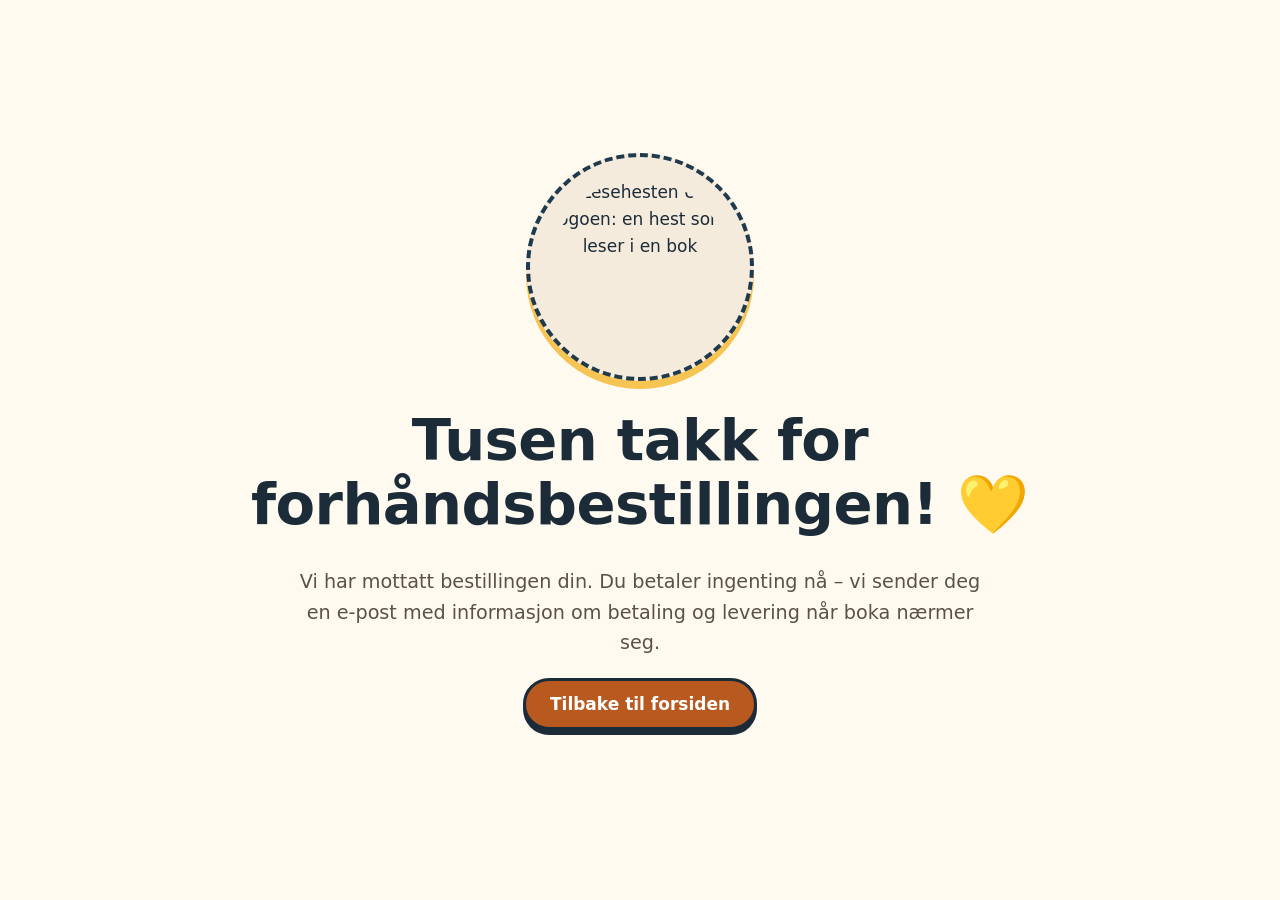
==== takk.html @ 672b546b "Publiser nettside" ====
<!doctype html>
<html lang="nb">
<head>
<meta charset="utf-8">
<meta name="viewport" content="width=device-width, initial-scale=1">
<title>Takk for bestillingen! – Lesehesten UB</title>
<meta name="robots" content="noindex">
<link rel="icon" href="assets/favicon-32.png?v=1" sizes="32x32" type="image/png">
<link rel="apple-touch-icon" href="assets/apple-touch-icon.png?v=2">
<link rel="stylesheet" href="styles.css?v=5">
</head>
<body>
<!-- Gjenbrukbare SVG-figurer -->
<svg width="0" height="0" style="position:absolute" aria-hidden="true" focusable="false">
  <defs>
    <symbol id="star" viewBox="0 0 24 24"><path d="M12 1.8l2.9 6.6 7.1.7-5.4 4.8 1.6 7-6.2-3.7-6.2 3.7 1.6-7L2 9.1l7.1-.7z"/></symbol>
    <symbol id="sparkle" viewBox="0 0 24 24"><path d="M12 0c.8 6.5 4.6 10.9 12 12-7.4 1.1-11.2 5.5-12 12-.8-6.5-4.6-10.9-12-12C7.4 10.9 11.2 6.5 12 0z"/></symbol>
  </defs>
</svg>
<main class="thanks section--paper" id="innhold">
  <div class="wrap">
    <picture><source srcset="assets/lesehest-emblem.webp?v=2" type="image/webp"><img class="emblem emblem--thanks" src="assets/lesehest-emblem.png?v=2" width="176" height="142" alt="Lesehesten UB-logoen: en hest som leser i en bok"></picture>

    <h1>Tusen takk for forhåndsbestillingen! 💛</h1>
    <p class="lead" style="margin-inline:auto">Vi har mottatt bestillingen din. Du betaler ingenting nå – vi sender deg en e-post med informasjon om betaling og levering når boka nærmer seg.</p>
    <p><a class="btn btn--primary" href="./">Tilbake til forsiden</a></p>
  </div>
</main>
</body>
</html>
---- styles.css ----
:root{
  --paper:#fffaf0; --cream:#fbf1df; --sun:#f6c453; --sun-d:#e9a92a;
  --berry:#b85a1f; --berry-d:#9a4816; --chestnut:#c8692a; --sea:#1f3a4d; --sea-d:#152a38; --slate:#2c4d63;
  --ink:#1b2b38; --muted:#5a5148; --line:#ecdcbc;
  --radius:22px; --shadow:0 6px 0 rgba(27,43,56,.14);
  --font:ui-rounded,"SF Pro Rounded","Nunito","Varela Round","Segoe UI",system-ui,-apple-system,Roboto,sans-serif;
}
*{box-sizing:border-box}
html{scroll-behavior:smooth;scroll-padding-top:84px}
@media (prefers-reduced-motion:reduce){html{scroll-behavior:auto}*{animation:none!important;transition:none!important}}
body{margin:0;font-family:var(--font);color:var(--ink);background:var(--cream);line-height:1.6;font-size:1.0625rem;-webkit-font-smoothing:antialiased}
img,svg{max-width:100%}
a{color:var(--sea)}
h1,h2,h3{line-height:1.12;margin:0 0 .5em;letter-spacing:-.01em}
h1{font-size:clamp(2.1rem,5vw,3.6rem);font-weight:900}
h2{font-size:clamp(1.7rem,3.6vw,2.6rem);font-weight:900}
h3{font-size:1.3rem;font-weight:800}
p{margin:0 0 1em}
.wrap{width:min(1140px,100% - 40px);margin-inline:auto}
.skip{position:absolute;left:-999px;top:8px;background:var(--ink);color:#fff;padding:10px 16px;border-radius:10px;z-index:100}
.skip:focus{left:8px}
:focus-visible{outline:3px solid var(--sea);outline-offset:3px;border-radius:6px}

/* knapper */
.btn{display:inline-flex;align-items:center;justify-content:center;gap:.4em;font:inherit;font-weight:800;text-decoration:none;border:3px solid var(--ink);border-radius:999px;padding:.75em 1.4em;cursor:pointer;transition:transform .15s,box-shadow .15s;box-shadow:0 5px 0 var(--ink);color:var(--ink);background:#fff;line-height:1.2}
.btn:hover{transform:translateY(-2px);box-shadow:0 7px 0 var(--ink)}
.btn:active{transform:translateY(3px);box-shadow:0 2px 0 var(--ink)}
.btn--primary{background:var(--berry);color:#fff}
.btn--sun{background:var(--sun)}
.btn--ghost{background:transparent;box-shadow:none;border-style:dashed}
.btn--ghost:hover{box-shadow:none;background:#fff8}
.btn--big{font-size:1.15rem;padding:.9em 1.6em}
.btn--small{padding:.5em 1.1em;font-size:.95rem;box-shadow:0 3px 0 var(--ink)}
.btn--block{width:100%}

/* topbar */
.topbar{position:sticky;top:0;z-index:50;background:rgba(251,241,223,.93);backdrop-filter:blur(8px);border-bottom:3px dashed var(--line)}
.topbar__inner{display:flex;align-items:center;gap:20px;height:68px}
.brand{display:inline-flex;align-items:center;gap:8px;font-weight:900;font-size:1.3rem;color:var(--ink);text-decoration:none}
.brand__mark{display:block;height:46px;width:auto}
.brand picture{display:block;background:#f5ebdd;border-radius:50%;padding:2px 3px;border:2px solid var(--ink)}
.brand__ub{display:inline-block;margin-left:6px;background:var(--sea);color:#fff;font-size:.7em;padding:1px 7px;border-radius:8px;transform:rotate(4deg)}
.nav{display:flex;gap:4px;margin-left:auto}
.nav a{color:var(--ink);text-decoration:none;font-weight:700;padding:6px 12px;border-radius:999px}
.nav a:hover{background:#fff}
@media (max-width:820px){.nav{display:none}.topbar__cta{margin-left:auto}}

/* hero */
.hero{position:relative;padding:48px 0 110px;overflow:hidden;background:
  radial-gradient(circle at 12% 20%,#fbe2a6 0 90px,transparent 91px),
  radial-gradient(circle at 92% 85%,#f6d6bd 0 120px,transparent 121px),var(--cream)}
.hero__grid{display:grid;grid-template-columns:1.1fr .9fr;gap:40px;align-items:center}
.tag{display:inline-flex;align-items:center;gap:8px;background:#fff;border:2px solid var(--ink);border-radius:999px;padding:4px 14px;font-weight:800;font-size:.9rem}
.tag svg{width:16px;height:16px;fill:var(--sun-d)}
.squiggle{background:linear-gradient(transparent 62%,var(--sun) 62% 92%,transparent 92%);padding:0 .1em}
.lead{font-size:1.2rem;color:var(--muted);max-width:36em}
.hero__actions{display:flex;flex-wrap:wrap;gap:14px;margin:26px 0 22px}
.pills{display:flex;flex-wrap:wrap;gap:10px;list-style:none;padding:0;margin:0}
.pills li{background:#fff;border:2px solid var(--line);border-radius:12px;padding:6px 12px;font-weight:700;font-size:.95rem}
.hero__art{position:relative}
.emblem-stage{position:relative;width:min(310px,100%);aspect-ratio:1;margin-inline:auto}
.emblem-stage__bg{position:absolute;inset:0;width:100%;height:100%;filter:drop-shadow(0 10px 0 rgba(27,43,56,.1))}
.emblem-stage__logo{position:absolute;inset:0;display:grid;place-items:center}
.emblem{display:block;width:176px;max-width:100%;height:auto}
.emblem-stage .emblem{animation:float 5s ease-in-out infinite}
@keyframes float{0%,100%{transform:translateY(0) rotate(0)}50%{transform:translateY(-6px) rotate(-1.5deg)}}
.bubble{position:absolute;top:-2%;right:-14%;margin:0;background:#fff;border:3px solid var(--ink);border-radius:18px 18px 18px 4px;padding:8px 14px;font-weight:900;font-size:1rem;box-shadow:0 4px 0 var(--ink);transform:rotate(5deg);white-space:nowrap}
.deco{position:absolute;width:30px;height:30px;fill:var(--sun-d)}
.deco--1{left:2%;top:18%;width:36px;height:36px;fill:var(--chestnut)}
.deco--2{right:4%;bottom:20%;fill:var(--slate)}
.deco--3{left:10%;bottom:8%;width:22px;height:22px}
.deco--4{right:14%;top:26%;width:20px;height:20px;fill:var(--sun-d)}
.twinkle{animation:tw 3s ease-in-out infinite;transform-box:fill-box;transform-origin:center}
.twinkle--late{animation-delay:1.5s}
@keyframes tw{0%,100%{opacity:1}50%{opacity:.35}}
.wave{position:absolute;left:0;right:0;bottom:-1px;width:100%;height:70px;display:block}

/* seksjoner */
.section{padding:88px 0}
.section--paper{background:var(--paper)}
.section--sea{background:var(--sea);color:#fff;background-image:radial-gradient(rgba(255,255,255,.08) 2px,transparent 2px);background-size:26px 26px}
.section--sun{background:var(--sun);background-image:radial-gradient(rgba(255,255,255,.35) 2px,transparent 2px);background-size:22px 22px}
.kicker{display:inline-block;font-weight:900;text-transform:uppercase;letter-spacing:.12em;font-size:.85rem;color:var(--berry-d);margin-bottom:.6em}
.kicker--light{color:var(--sun)}
.intro{font-size:1.2rem;max-width:42em;color:var(--muted)}

.cards{display:grid;grid-template-columns:repeat(3,1fr);gap:24px;margin-top:36px}
.card{background:#fff;border:3px solid var(--ink);border-radius:var(--radius);padding:28px;box-shadow:var(--shadow);transition:transform .2s}
.card:nth-child(1){transform:rotate(-1.2deg)}
.card:nth-child(3){transform:rotate(1deg)}
.card:hover{transform:rotate(0) translateY(-4px)}
.card__icon{font-size:2rem;width:62px;height:62px;display:grid;place-items:center;border-radius:50%;margin-bottom:14px;border:3px solid var(--ink)}
.card--sun .card__icon{background:var(--sun)}
.card--sea .card__icon{background:#cfe0ea}
.card--berry .card__icon{background:#f7d2b4}
.card p{margin:0;color:var(--muted)}

/* bok */
.book__grid{display:grid;grid-template-columns:.85fr 1.15fr;gap:56px;align-items:center}
.cover{position:relative;width:min(320px,80%);aspect-ratio:3/4;margin-inline:auto;border-radius:6px 16px 16px 6px;overflow:visible;transform:rotate(-4deg);box-shadow:14px 16px 0 rgba(0,0,0,.3);border:3px solid #0f1e29;background:var(--slate)}
.cover__svg{display:block;width:100%;height:100%;border-radius:4px 13px 13px 4px}
.cover__spine{position:absolute;left:0;top:0;bottom:0;width:18px;background:linear-gradient(90deg,rgba(0,0,0,.25),rgba(255,255,255,.15),transparent);z-index:2;border-radius:4px 0 0 4px}
.cover__title{position:absolute;left:0;right:0;top:12%;text-align:center;color:#fff;padding:0 22px}
.cover__eyebrow{display:block;font-size:.68rem;font-weight:800;letter-spacing:.05em;text-transform:uppercase;opacity:.9}
.cover__title strong{display:block;font-size:clamp(1.5rem,3vw,2rem);line-height:1.1;font-weight:900;margin-top:6px;text-shadow:0 3px 0 rgba(0,0,0,.2)}
.sticker{position:absolute;right:-26px;top:-20px;width:86px;height:86px;border-radius:50%;background:var(--sun);color:var(--ink);border:3px solid var(--ink);display:grid;place-items:center;text-align:center;font-weight:900;line-height:1.05;transform:rotate(14deg);font-size:.95rem}
.facts{display:grid;grid-template-columns:repeat(2,1fr);gap:12px;margin:24px 0}
.facts div{background:rgba(255,255,255,.1);border:2px dashed rgba(255,255,255,.4);border-radius:14px;padding:12px 16px}
.facts dt{font-size:.8rem;text-transform:uppercase;letter-spacing:.1em;font-weight:800;color:var(--sun)}
.facts dd{margin:0;font-weight:700}
.note{font-size:.95rem;opacity:.85}

/* om oss */
.about{display:grid;grid-template-columns:220px 1fr;gap:48px;align-items:center;max-width:960px}
.about__badge{width:220px;height:220px;border-radius:50%;background:#f5ebdd;border:4px dashed var(--sea);display:grid;place-items:center;box-shadow:0 8px 0 var(--sun)}
.about p{color:var(--muted)}

/* bestilling */
.order{display:grid;grid-template-columns:.8fr 1.2fr;gap:48px;align-items:start}
.order__intro{position:sticky;top:100px}
.price-tag{display:inline-flex;align-items:baseline;gap:4px;background:var(--berry);color:#fff;border:3px solid var(--ink);border-radius:18px;padding:10px 22px;font-weight:900;font-size:1.4rem;transform:rotate(-3deg);box-shadow:var(--shadow);margin-top:8px}
.price-tag span{font-size:3rem;line-height:1}
.form{background:#fff;border:3px solid var(--ink);border-radius:28px;padding:32px;box-shadow:0 10px 0 var(--ink);display:grid;grid-template-columns:1fr 1fr;gap:6px 20px}
.field{margin:0 0 6px;min-width:0}
.field--full,.choice{grid-column:1/-1}
label,legend{display:block;font-weight:800;margin-bottom:6px}
.req{color:var(--berry)}
.opt{font-weight:600;color:var(--muted);font-size:.9em}
input[type=text],input[type=email],input[type=tel],input[type=number],textarea{width:100%;font:inherit;padding:12px 14px;border:2.5px solid #d3c09c;border-radius:14px;background:var(--paper);color:var(--ink);transition:border-color .15s,box-shadow .15s}
input:focus,textarea:focus{outline:none;border-color:var(--sea);box-shadow:0 0 0 4px rgba(31,58,77,.2)}
.invalid input,input[aria-invalid=true]{border-color:var(--berry);background:#fdf0e8}
.err{color:var(--berry-d);font-weight:700;font-size:.9rem;margin:4px 0 0;min-height:1.2em}
.qty{display:flex;align-items:center;gap:8px;flex-wrap:wrap}
.qty input{width:80px;text-align:center;font-weight:800;font-size:1.2rem;-moz-appearance:textfield}
.qty input::-webkit-inner-spin-button,.qty input::-webkit-outer-spin-button{-webkit-appearance:none;margin:0}
.qty__btn{width:48px;height:48px;border-radius:50%;border:3px solid var(--ink);background:var(--sun);font:inherit;font-size:1.5rem;font-weight:900;cursor:pointer;line-height:1;color:var(--ink)}
.qty__btn:hover{background:var(--sun-d)}
.total{margin:0 0 0 auto;font-size:1.15rem;background:var(--cream);border-radius:12px;padding:8px 14px}
.total strong{color:var(--berry-d);font-size:1.3rem}
.choice{border:0;padding:0;display:grid;grid-template-columns:1fr 1fr;gap:12px}
.choice legend{grid-column:1/-1;float:left;width:100%}
.choice__opt{display:flex;gap:12px;align-items:flex-start;border:2.5px solid #d3c09c;border-radius:16px;padding:14px;cursor:pointer;background:var(--paper);font-weight:400;margin:0}
.choice__opt input{accent-color:var(--berry);width:20px;height:20px;margin-top:3px;flex:none}
.choice__opt span{display:flex;flex-direction:column}
.choice__opt small{color:var(--muted)}
.choice__opt:has(input:checked){border-color:var(--ink);background:#fbf1df;box-shadow:0 4px 0 var(--ink)}
.privacy{font-size:.88rem;color:var(--muted);margin:14px 0 0}
.hp{position:absolute;left:-9999px;width:1px;height:1px;overflow:hidden}

/* faq */
.faq{max-width:820px}
details{background:#fff;border:3px solid var(--ink);border-radius:18px;margin:14px 0;box-shadow:0 4px 0 var(--ink);overflow:hidden}
summary{cursor:pointer;font-weight:800;font-size:1.1rem;padding:18px 56px 18px 22px;position:relative;list-style:none}
summary::-webkit-details-marker{display:none}
summary::after{content:"+";position:absolute;right:18px;top:50%;transform:translateY(-50%);width:30px;height:30px;border-radius:50%;background:var(--sun);display:grid;place-items:center;font-weight:900;border:2px solid var(--ink);transition:transform .2s}
details[open] summary::after{content:"–";background:var(--berry);color:#fff}
details p{padding:0 22px 18px;margin:0;color:var(--muted)}

/* footer */
.footer{background:var(--ink);color:#f3e6cf;padding:48px 0 40px}
.footer__inner{display:flex;justify-content:space-between;gap:24px;flex-wrap:wrap;align-items:flex-end}
.brand--light{color:#fff}
.footer p{margin:.6em 0 0}
.footer a{color:var(--sun)}
.footer__small{font-size:.9rem;opacity:.85;text-align:right}

/* fast CTA mobil */
.sticky-cta{display:none}
@media (max-width:820px){
  .sticky-cta{display:flex;position:fixed;left:12px;right:12px;bottom:12px;z-index:60;align-items:center;justify-content:space-between;gap:12px;background:#fff;border:3px solid var(--ink);border-radius:20px;padding:10px 10px 10px 18px;box-shadow:0 6px 0 var(--ink);transition:transform .25s,opacity .25s}
  .sticky-cta.is-hidden{transform:translateY(140%);opacity:0;pointer-events:none}
  .sticky-cta__price{display:flex;flex-direction:column;line-height:1.15}
  .sticky-cta__price strong{font-size:1.25rem}
  .sticky-cta__price small{color:var(--muted);font-weight:700}
  .topbar__cta{display:none}
  body{padding-bottom:90px}
  .hero__grid,.book__grid,.order,.about{grid-template-columns:1fr}
  .hero{padding:28px 0 90px}
  .hero__art{order:-1;width:100%;max-width:290px;margin-inline:auto}
  .bubble{font-size:.85rem;right:0}
  .cards{grid-template-columns:1fr}
  .card:nth-child(n){transform:none}
  .order__intro{position:static}
  .about__badge{width:200px;height:200px;margin-inline:auto}
  .section{padding:64px 0}
}
@media (max-width:560px){
  .form{grid-template-columns:1fr;padding:22px 18px}
  .choice{grid-template-columns:1fr}
  .facts{grid-template-columns:1fr}
  .total{margin-left:0;width:100%}
  .footer__small{text-align:left}
  .sticker{right:-10px}
  .btn--big{width:100%}
}

/* takk-side */
.thanks{min-height:100vh;display:grid;place-items:center;text-align:center;padding:60px 0}
.thanks picture{display:block}
.emblem--thanks{margin:0 auto;padding:22px;background:#f5ebdd;border-radius:50%;width:228px;height:228px;object-fit:contain;border:4px dashed var(--sea);box-shadow:0 8px 0 var(--sun)}
.thanks h1{margin-top:28px}
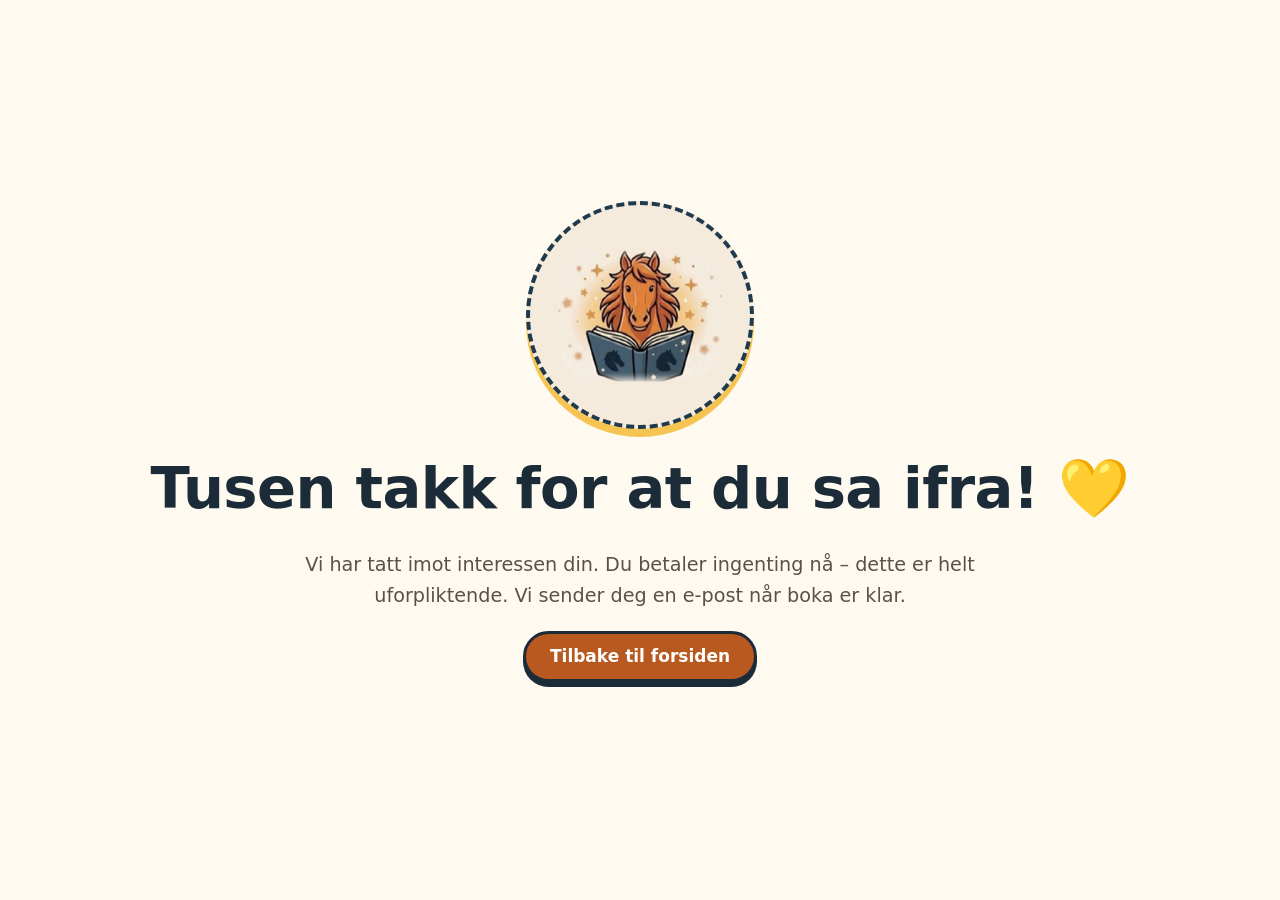
==== commit 035be7a6: "Historie, interessepåmelding uten levering, Støtt oss med Vipps" ====
--- a/takk.html
+++ b/takk.html
@@ -3,11 +3,11 @@
 <head>
 <meta charset="utf-8">
 <meta name="viewport" content="width=device-width, initial-scale=1">
-<title>Takk for bestillingen! – Lesehesten UB</title>
+<title>Takk for at du sa ifra! – Lesehesten UB</title>
 <meta name="robots" content="noindex">
 <link rel="icon" href="assets/favicon-32.png?v=1" sizes="32x32" type="image/png">
 <link rel="apple-touch-icon" href="assets/apple-touch-icon.png?v=2">
-<link rel="stylesheet" href="styles.css?v=5">
+<link rel="stylesheet" href="styles.css?v=8">
 </head>
 <body>
 <!-- Gjenbrukbare SVG-figurer -->
@@ -21,8 +21,8 @@
   <div class="wrap">
     <picture><source srcset="assets/lesehest-emblem.webp?v=2" type="image/webp"><img class="emblem emblem--thanks" src="assets/lesehest-emblem.png?v=2" width="176" height="142" alt="Lesehesten UB-logoen: en hest som leser i en bok"></picture>
 
-    <h1>Tusen takk for forhåndsbestillingen! 💛</h1>
-    <p class="lead" style="margin-inline:auto">Vi har mottatt bestillingen din. Du betaler ingenting nå – vi sender deg en e-post med informasjon om betaling og levering når boka nærmer seg.</p>
+    <h1>Tusen takk for at du sa ifra! 💛</h1>
+    <p class="lead" style="margin-inline:auto">Vi har tatt imot interessen din. Du betaler ingenting nå – dette er helt uforpliktende. Vi sender deg en e-post når boka er klar.</p>
     <p><a class="btn btn--primary" href="./">Tilbake til forsiden</a></p>
   </div>
 </main>
--- a/styles.css
+++ b/styles.css
@@ -41,7 +41,7 @@
 .brand picture{display:block;background:#f5ebdd;border-radius:50%;padding:2px 3px;border:2px solid var(--ink)}
 .brand__ub{display:inline-block;margin-left:6px;background:var(--sea);color:#fff;font-size:.7em;padding:1px 7px;border-radius:8px;transform:rotate(4deg)}
 .nav{display:flex;gap:4px;margin-left:auto}
-.nav a{color:var(--ink);text-decoration:none;font-weight:700;padding:6px 12px;border-radius:999px}
+.nav a{color:var(--ink);text-decoration:none;font-weight:700;padding:6px 10px;border-radius:999px}
 .nav a:hover{background:#fff}
 @media (max-width:820px){.nav{display:none}.topbar__cta{margin-left:auto}}
 
@@ -109,6 +109,24 @@
 .facts dt{font-size:.8rem;text-transform:uppercase;letter-spacing:.1em;font-weight:800;color:var(--sun)}
 .facts dd{margin:0;font-weight:700}
 .note{font-size:.95rem;opacity:.85}
+.traits{display:flex;flex-wrap:wrap;gap:10px;list-style:none;padding:0;margin:0 0 1.2em}
+.traits li{background:rgba(255,255,255,.12);border:2px solid rgba(255,255,255,.35);border-radius:12px;padding:6px 12px;font-weight:700;font-size:.95rem}
+
+/* misjon */
+.mission{font-size:1.08rem;max-width:42em;color:var(--muted)}
+.mission a{font-weight:800}
+
+/* historien */
+.section--cream{background:
+  radial-gradient(circle at 0 0,#fbe2a6 0 160px,transparent 161px),
+  radial-gradient(circle at 100% 100%,#f6d6bd 0 180px,transparent 181px),var(--cream)}
+.story{max-width:880px}
+.theme{display:inline-block;font-weight:900;font-size:1.12rem;background:#fff;border:3px solid var(--ink);border-radius:16px;padding:8px 16px;margin:0 0 1.15em;box-shadow:var(--shadow);transform:rotate(-1.2deg);color:var(--ink)}
+.story p{color:var(--muted);font-size:1.12rem;max-width:40em}
+.story__more{font-weight:800;color:var(--ink)!important}
+.cta-banner{display:flex;flex-wrap:wrap;align-items:center;justify-content:space-between;gap:18px 24px;margin-top:28px;background:#fff;border:3px solid var(--ink);border-radius:var(--radius);padding:22px 26px;box-shadow:var(--shadow)}
+.cta-banner p{margin:0;font-weight:800;font-size:1.08rem;color:var(--ink);flex:1 1 16em;line-height:1.35}
+.cta-banner .btn{flex:none}
 
 /* om oss */
 .about{display:grid;grid-template-columns:220px 1fr;gap:48px;align-items:center;max-width:960px}
@@ -122,7 +140,7 @@
 .price-tag span{font-size:3rem;line-height:1}
 .form{background:#fff;border:3px solid var(--ink);border-radius:28px;padding:32px;box-shadow:0 10px 0 var(--ink);display:grid;grid-template-columns:1fr 1fr;gap:6px 20px}
 .field{margin:0 0 6px;min-width:0}
-.field--full,.choice{grid-column:1/-1}
+.field--full{grid-column:1/-1}
 label,legend{display:block;font-weight:800;margin-bottom:6px}
 .req{color:var(--berry)}
 .opt{font-weight:600;color:var(--muted);font-size:.9em}
@@ -137,15 +155,21 @@
 .qty__btn:hover{background:var(--sun-d)}
 .total{margin:0 0 0 auto;font-size:1.15rem;background:var(--cream);border-radius:12px;padding:8px 14px}
 .total strong{color:var(--berry-d);font-size:1.3rem}
-.choice{border:0;padding:0;display:grid;grid-template-columns:1fr 1fr;gap:12px}
-.choice legend{grid-column:1/-1;float:left;width:100%}
-.choice__opt{display:flex;gap:12px;align-items:flex-start;border:2.5px solid #d3c09c;border-radius:16px;padding:14px;cursor:pointer;background:var(--paper);font-weight:400;margin:0}
-.choice__opt input{accent-color:var(--berry);width:20px;height:20px;margin-top:3px;flex:none}
-.choice__opt span{display:flex;flex-direction:column}
-.choice__opt small{color:var(--muted)}
-.choice__opt:has(input:checked){border-color:var(--ink);background:#fbf1df;box-shadow:0 4px 0 var(--ink)}
 .privacy{font-size:.88rem;color:var(--muted);margin:14px 0 0}
 .hp{position:absolute;left:-9999px;width:1px;height:1px;overflow:hidden}
+
+/* støtt oss / vipps */
+.support{max-width:820px}
+.vipps{background:#fff;border:3px solid var(--ink);border-radius:var(--radius);padding:32px 36px 28px;box-shadow:var(--shadow);max-width:480px;text-align:center;margin-top:28px}
+.vipps__mark{display:inline-block;margin:0 0 10px;background:#ff5b24;color:#fff;font-weight:900;font-size:1.35rem;letter-spacing:.03em;line-height:1;padding:8px 18px 9px;border-radius:999px}
+.vipps__to{margin:0;font-weight:800;text-transform:uppercase;letter-spacing:.08em;font-size:.85rem;color:var(--muted)}
+.vipps__number{margin:.15em 0 .7em;font-size:clamp(2.3rem,7vw,3.4rem);font-weight:900;letter-spacing:.06em;line-height:1.1;color:var(--ink);font-variant-numeric:tabular-nums}
+.vipps__actions{display:flex;flex-wrap:wrap;justify-content:center;gap:12px}
+.btn--vipps{background:#ff5b24;color:#fff;border-color:var(--ink)}
+.btn--vipps:hover{background:#e04e1c}
+.btn--vipps-open{display:none;background:#fff;color:var(--ink)}
+.vipps__feedback{min-height:1.3em;margin:10px 0 0;font-weight:800;color:#1a7a3a}
+.vipps__note{margin:8px 0 0;color:var(--muted)}
 
 /* faq */
 .faq{max-width:820px}
@@ -167,6 +191,9 @@
 /* fast CTA mobil */
 .sticky-cta{display:none}
 @media (max-width:820px){
+  .btn--vipps-open{display:inline-flex}
+  .vipps{padding:26px 20px 22px}
+  .vipps__actions .btn{width:100%}
   .sticky-cta{display:flex;position:fixed;left:12px;right:12px;bottom:12px;z-index:60;align-items:center;justify-content:space-between;gap:12px;background:#fff;border:3px solid var(--ink);border-radius:20px;padding:10px 10px 10px 18px;box-shadow:0 6px 0 var(--ink);transition:transform .25s,opacity .25s}
   .sticky-cta.is-hidden{transform:translateY(140%);opacity:0;pointer-events:none}
   .sticky-cta__price{display:flex;flex-direction:column;line-height:1.15}
@@ -185,8 +212,9 @@
   .section{padding:64px 0}
 }
 @media (max-width:560px){
+  .cta-banner{padding:18px 16px}
+  .cta-banner .btn{width:100%}
   .form{grid-template-columns:1fr;padding:22px 18px}
-  .choice{grid-template-columns:1fr}
   .facts{grid-template-columns:1fr}
   .total{margin-left:0;width:100%}
   .footer__small{text-align:left}
